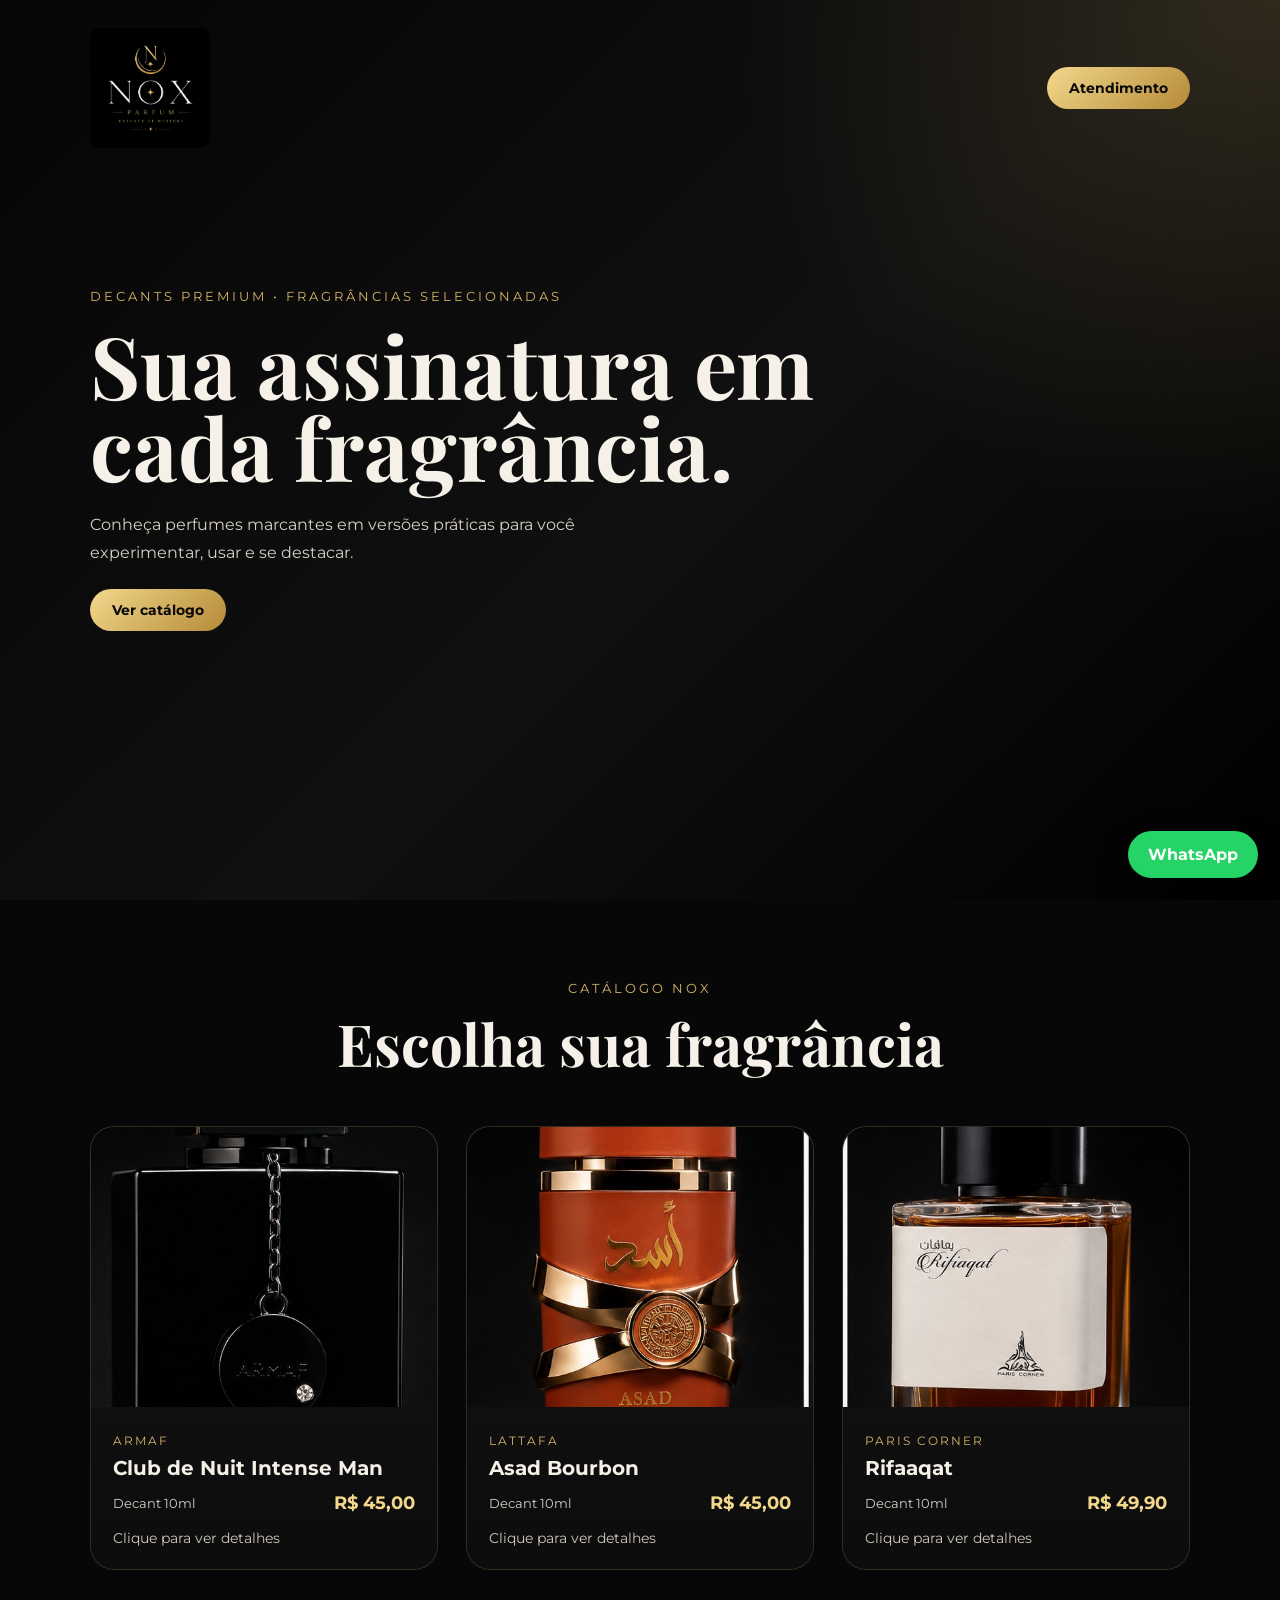
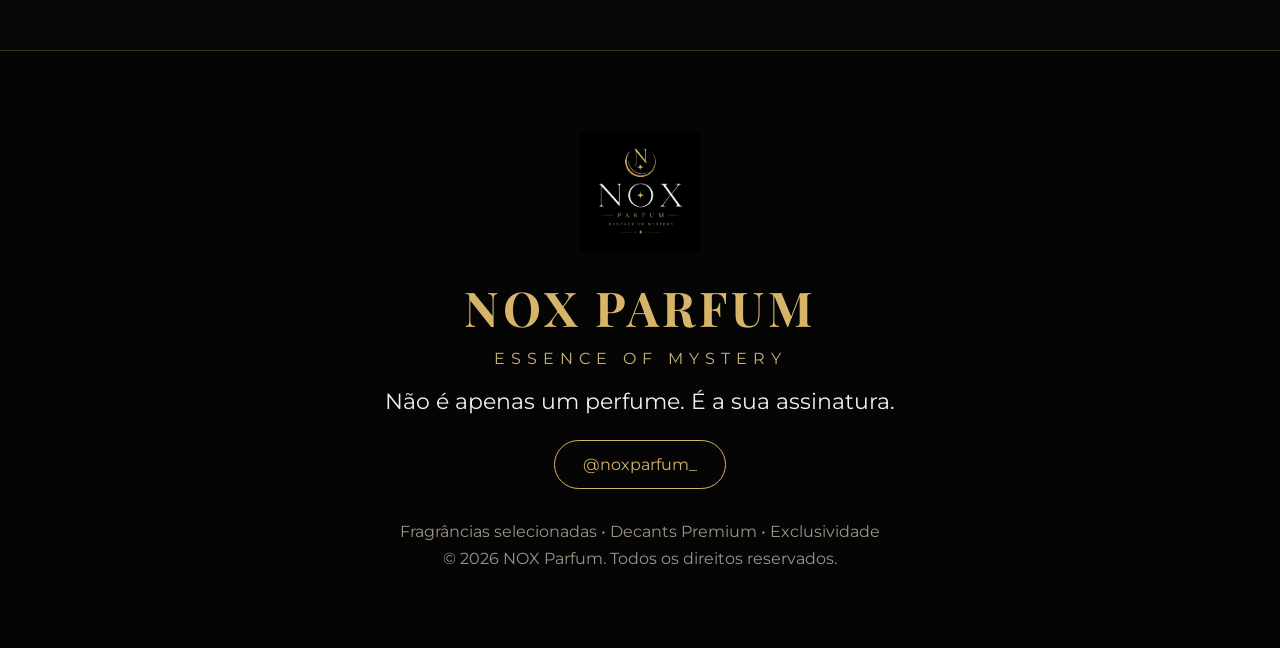
==== index.html @ 4836ae19 "Add files via upload" ====
<!DOCTYPE html>
<html lang="pt-BR">
<head>
  <meta charset="UTF-8" />
  <meta name="viewport" content="width=device-width, initial-scale=1.0" />
  <title>NOX Parfum | Catálogo</title>
  <link rel="stylesheet" href="style.css" />
  <link rel="preconnect" href="https://fonts.googleapis.com">
  <link rel="preconnect" href="https://fonts.gstatic.com" crossorigin>
  <link href="https://fonts.googleapis.com/css2?family=Playfair+Display:wght@600;700&family=Montserrat:wght@300;400;500;600;700&display=swap" rel="stylesheet">
</head>
<body>
  <header class="hero">
    <nav class="navbar">
      <div class="logo-wrap"><img src="logo-nox.png" alt="NOX Parfum" class="brand-logo"></div>
      <a class="nav-button" href="https://wa.me/5524981528704?text=Olá! Vim pelo catálogo da NOX Parfum e gostaria de atendimento." target="_blank">Atendimento</a>
    </nav>

    <section class="hero-content">
      <p class="tag">Decants premium • fragrâncias selecionadas</p>
      <h1>Sua assinatura em cada fragrância.</h1>
      <p class="subtitle">Conheça perfumes marcantes em versões práticas para você experimentar, usar e se destacar.</p>
      <a href="#catalogo" class="main-button">Ver catálogo</a>
    </section>
  </header>

  <main>
    <section id="catalogo" class="catalog-section">
      <div class="section-title">
        <p>Catálogo NOX</p>
        <h2>Escolha sua fragrância</h2>
      </div>

      <div class="grid" id="perfumeGrid"></div>
    </section>
  </main>

  <div class="modal" id="modal">
    <div class="modal-content">
      <button class="close" id="closeModal">×</button>
      <img id="modalImage" src="" alt="Perfume" />
      <div class="modal-info">
        <p class="modal-brand" id="modalBrand"></p>
        <h3 id="modalName"></h3>
        <p id="modalDescription"></p>

        <div class="info-list">
          <div><strong>Família:</strong> <span id="modalFamily"></span></div>
          <div><strong>Ocasião:</strong> <span id="modalOccasion"></span></div>
          <div><strong>Fixação:</strong> <span id="modalFixation"></span></div>
          <div><strong>Volume:</strong> <span id="modalVolume"></span></div>
        </div>

        <a class="whatsapp-button" id="whatsappButton" target="_blank">Comprar pelo WhatsApp</a>
      </div>
    </div>
  </div>

  
  <footer class="premium-footer">
    <div class="footer-inner">
      <img src="logo-nox.png" class="footer-logo" alt="NOX Parfum">
      <h2>NOX PARFUM</h2>
      <p class="footer-tag">ESSENCE OF MYSTERY</p>
      <p class="footer-quote">Não é apenas um perfume. É a sua assinatura.</p>
      <a class="footer-instagram" href="https://www.instagram.com/noxparfum_/" target="_blank">@noxparfum_</a>
      <p class="footer-copy">Fragrâncias selecionadas • Decants Premium • Exclusividade</p>
      <p class="footer-copy">© 2026 NOX Parfum. Todos os direitos reservados.</p>
    </div>
  </footer>


  <a class="float-whatsapp" href="https://wa.me/5524981528704?text=Olá! Vim pelo catálogo da NOX Parfum e gostaria de atendimento." target="_blank" aria-label="WhatsApp">WhatsApp</a>

  <script src="script.js"></script>
</body>
</html>
---- style.css ----
* {
  margin: 0;
  padding: 0;
  box-sizing: border-box;
}

html {
  scroll-behavior: smooth;
}

body {
  font-family: 'Montserrat', sans-serif;
  background: #070707;
  color: #f5f0e8;
}

.hero {
  min-height: 100vh;
  background:
    radial-gradient(circle at top right, rgba(198, 164, 91, 0.18), transparent 35%),
    linear-gradient(135deg, #050505 0%, #101010 55%, #000 100%);
  padding: 28px 7%;
}

.navbar {
  display: flex;
  justify-content: space-between;
  align-items: center;
}

.logo {
  font-family: 'Playfair Display', serif;
  font-size: 30px;
  letter-spacing: 3px;
  color: #d6b46a;
}

.logo span {
  display: block;
  font-family: 'Montserrat', sans-serif;
  font-size: 11px;
  letter-spacing: 5px;
  text-transform: uppercase;
  color: #f5f0e8;
  margin-top: -4px;
}

.nav-button,
.main-button,
.whatsapp-button {
  text-decoration: none;
  color: #080808;
  background: linear-gradient(135deg, #f3d88c, #b58a38);
  padding: 12px 22px;
  border-radius: 999px;
  font-weight: 700;
  font-size: 14px;
  transition: transform 0.25s ease, opacity 0.25s ease;
}

.nav-button:hover,
.main-button:hover,
.whatsapp-button:hover {
  transform: translateY(-2px);
  opacity: 0.9;
}

.hero-content {
  max-width: 760px;
  margin-top: 140px;
}

.tag {
  text-transform: uppercase;
  letter-spacing: 3px;
  color: #d6b46a;
  font-size: 13px;
  margin-bottom: 20px;
}

h1 {
  font-family: 'Playfair Display', serif;
  font-size: clamp(44px, 8vw, 86px);
  line-height: 0.95;
  margin-bottom: 24px;
}

.subtitle {
  color: #d7d1c5;
  max-width: 580px;
  line-height: 1.7;
  margin-bottom: 34px;
}

.catalog-section {
  padding: 80px 7%;
}

.section-title {
  text-align: center;
  margin-bottom: 44px;
}

.section-title p {
  color: #d6b46a;
  text-transform: uppercase;
  letter-spacing: 3px;
  font-size: 13px;
}

.section-title h2 {
  font-family: 'Playfair Display', serif;
  font-size: clamp(34px, 5vw, 58px);
  margin-top: 8px;
}

.grid {
  display: grid;
  grid-template-columns: repeat(auto-fit, minmax(240px, 1fr));
  gap: 28px;
}

.card {
  background: linear-gradient(180deg, #151515, #0c0c0c);
  border: 1px solid rgba(214, 180, 106, 0.18);
  border-radius: 24px;
  overflow: hidden;
  cursor: pointer;
  transition: transform 0.3s ease, border-color 0.3s ease;
}

.card:hover {
  transform: translateY(-8px);
  border-color: rgba(214, 180, 106, 0.55);
}

.card img {
  width: 100%;
  height: 280px;
  object-fit: cover;
  background: #111;
}

.card-body {
  padding: 22px;
}

.card-body p {
  color: #d6b46a;
  font-size: 12px;
  text-transform: uppercase;
  letter-spacing: 2px;
  margin-bottom: 8px;
}

.card-body h3 {
  font-size: 20px;
  margin-bottom: 12px;
}

.card-body span {
  color: #cfc8bb;
  font-size: 14px;
}

.modal {
  position: fixed;
  inset: 0;
  background: rgba(0, 0, 0, 0.78);
  display: none;
  align-items: center;
  justify-content: center;
  padding: 24px;
  z-index: 10;
}

.modal.active {
  display: flex;
}

.modal-content {
  position: relative;
  width: min(920px, 100%);
  background: #101010;
  border: 1px solid rgba(214, 180, 106, 0.35);
  border-radius: 28px;
  display: grid;
  grid-template-columns: 1fr 1.1fr;
  overflow: hidden;
}

.close {
  position: absolute;
  top: 18px;
  right: 18px;
  width: 38px;
  height: 38px;
  border: none;
  border-radius: 50%;
  background: #d6b46a;
  color: #090909;
  font-size: 26px;
  cursor: pointer;
  z-index: 2;
}

.modal-content img {
  width: 100%;
  height: 100%;
  min-height: 500px;
  object-fit: cover;
}

.modal-info {
  padding: 52px 44px;
}

.modal-brand {
  color: #d6b46a;
  text-transform: uppercase;
  letter-spacing: 3px;
  font-size: 12px;
  margin-bottom: 12px;
}

.modal-info h3 {
  font-family: 'Playfair Display', serif;
  font-size: 42px;
  margin-bottom: 18px;
}

.modal-info p {
  color: #d7d1c5;
  line-height: 1.7;
}

.info-list {
  margin: 28px 0;
  display: grid;
  gap: 12px;
  color: #d7d1c5;
}

.info-list strong {
  color: #f3d88c;
}

footer {
  text-align: center;
  padding: 26px;
  color: #938b7c;
  border-top: 1px solid rgba(214, 180, 106, 0.12);
}

@media (max-width: 760px) {
  .hero-content {
    margin-top: 100px;
  }

  .nav-button {
    display: none;
  }

  .modal-content {
    grid-template-columns: 1fr;
    max-height: 92vh;
    overflow-y: auto;
  }

  .modal-content img {
    min-height: 300px;
  }

  .modal-info {
    padding: 34px 24px;
  }
}


.logo-wrap { display:flex; align-items:center; }
.brand-logo { width: 120px; height: auto; object-fit: contain; border-radius: 10px; }
.card-meta { display:flex; align-items:center; justify-content:space-between; gap:12px; margin: 10px 0 14px; }
.card-meta span { color:#d7d1c5; font-size:13px; }
.card-meta strong { color:#f3d88c; font-size:18px; }
.float-whatsapp { position: fixed; right: 22px; bottom: 22px; z-index: 20; background:#25D366; color:#fff; text-decoration:none; font-weight:700; padding: 14px 20px; border-radius:999px; box-shadow:0 12px 30px rgba(0,0,0,.45); }
.float-whatsapp:hover { transform: translateY(-2px); }
@media (max-width: 760px){ .brand-logo{ width: 90px; } .float-whatsapp{ right:14px; bottom:14px; padding:12px 16px; } }


.premium-footer{
border-top:1px solid rgba(214,180,106,.25);
padding:80px 20px;
text-align:center;
background:#050505;
}
.footer-logo{width:120px;margin-bottom:20px}
.footer-inner h2{
font-family:'Playfair Display',serif;
font-size:48px;color:#d6b46a;letter-spacing:4px;margin-bottom:10px}
.footer-tag{letter-spacing:6px;color:#c9b27a;margin-bottom:20px}
.footer-quote{font-size:22px;max-width:700px;margin:0 auto 25px auto;color:#f5f0e8}
.footer-instagram{
display:inline-block;padding:14px 28px;border:1px solid #d6b46a;border-radius:999px;
color:#d6b46a;text-decoration:none;margin-bottom:25px}
.footer-copy{color:#9d9485;margin-top:8px}
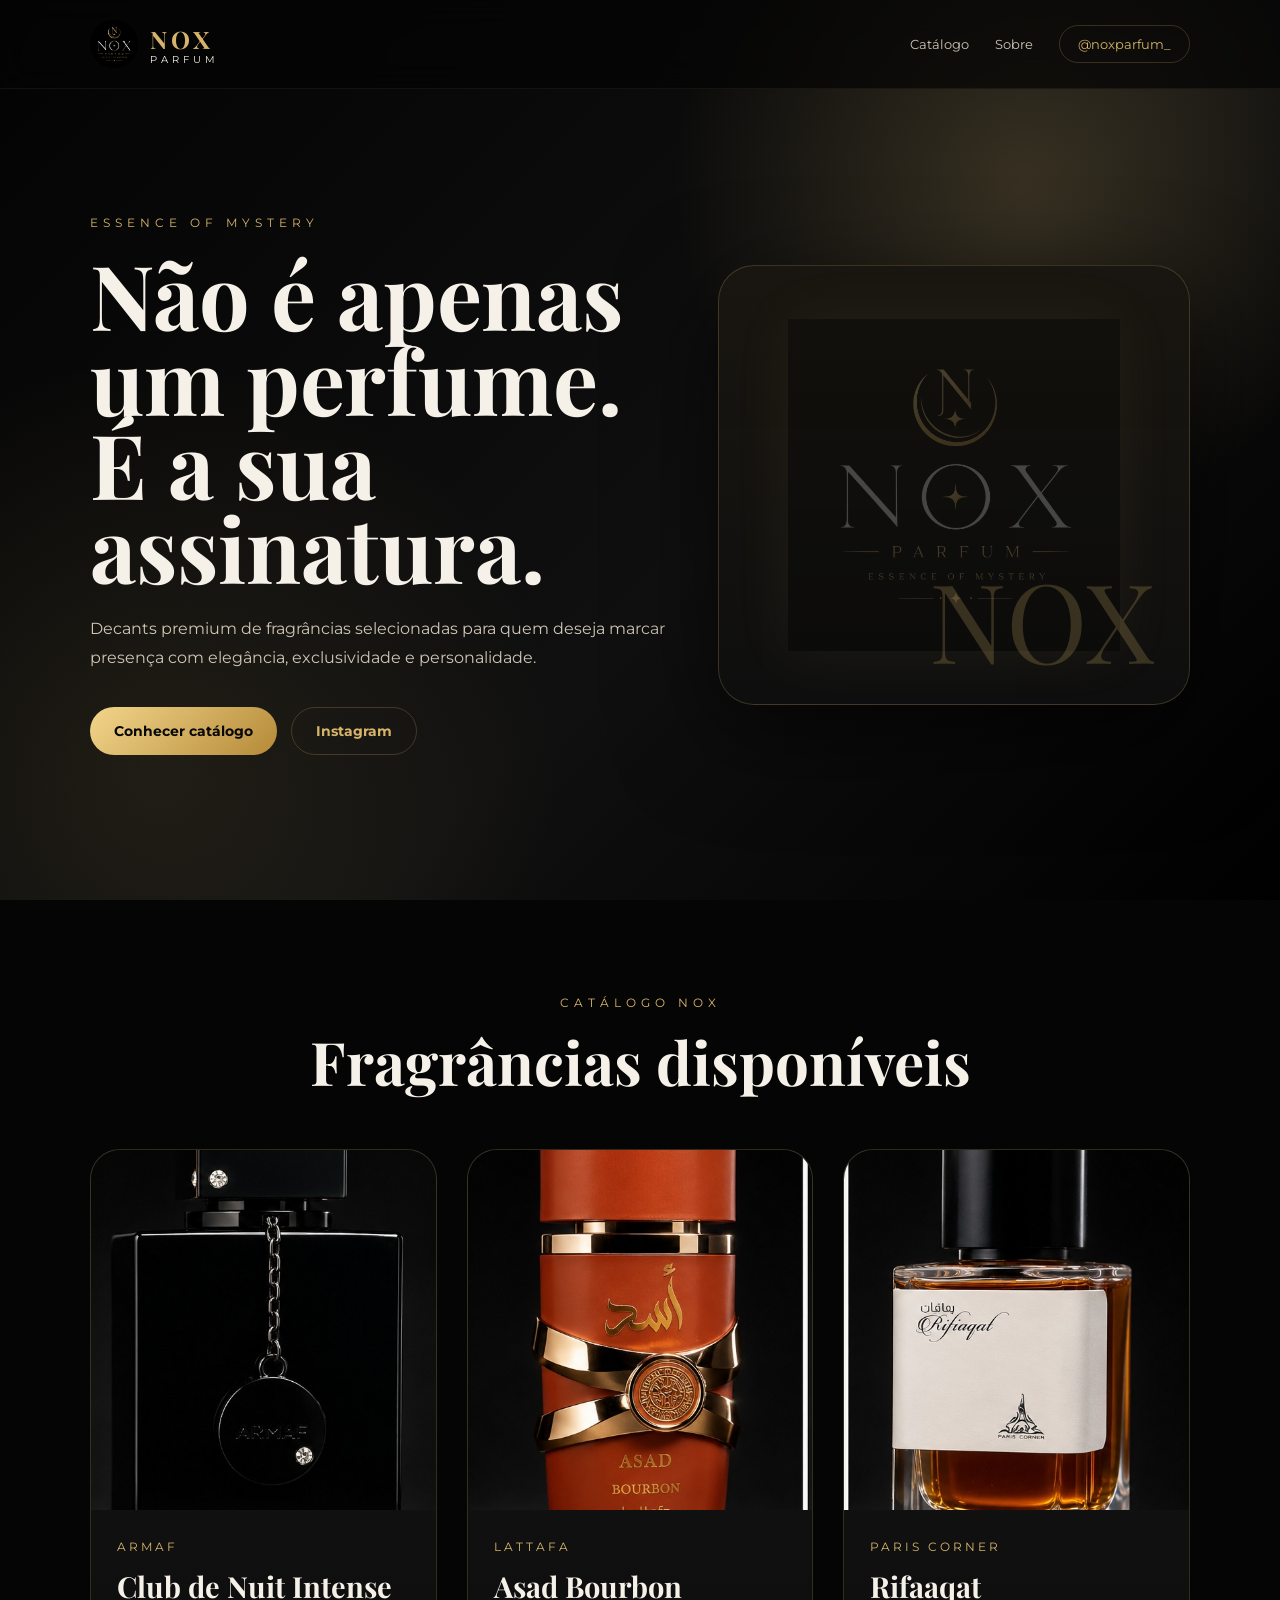
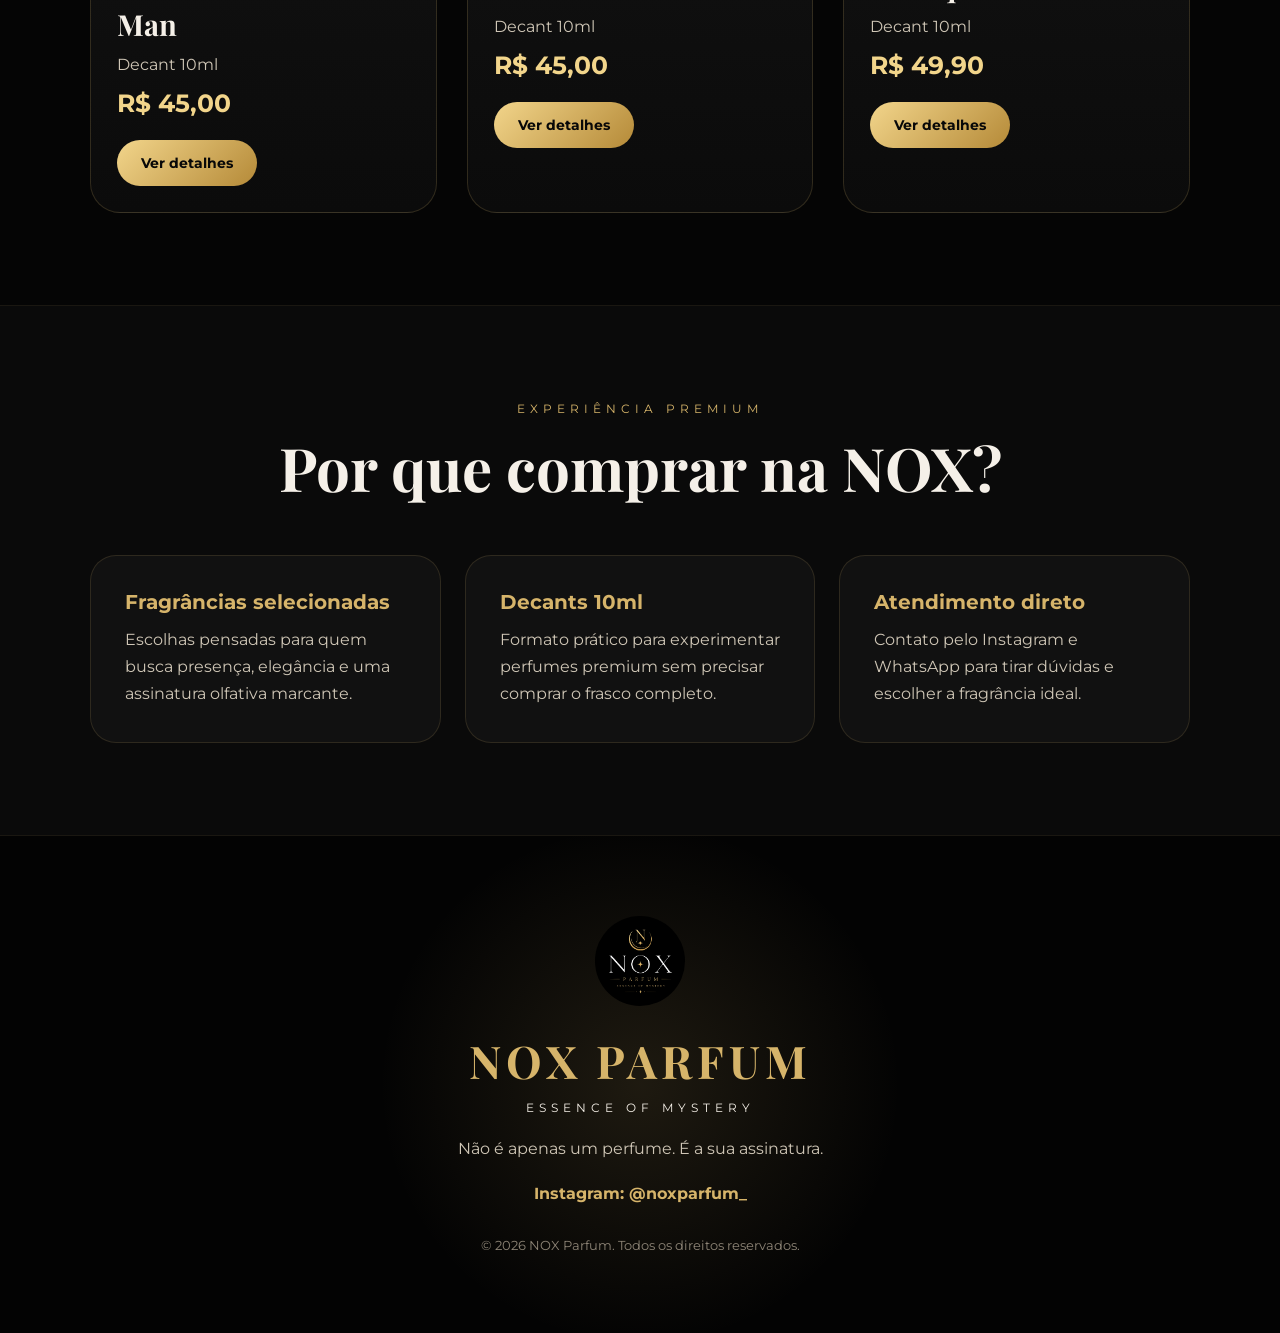
==== commit 174366d0: "Add files via upload" ====
--- a/index.html
+++ b/index.html
@@ -1,77 +1,88 @@
 <!DOCTYPE html>
 <html lang="pt-BR">
 <head>
-  <meta charset="UTF-8" />
-  <meta name="viewport" content="width=device-width, initial-scale=1.0" />
-  <title>NOX Parfum | Catálogo</title>
-  <link rel="stylesheet" href="style.css" />
+  <meta charset="UTF-8">
+  <meta name="viewport" content="width=device-width, initial-scale=1.0">
+  <title>NOX Parfum | Decants Premium</title>
+  <meta name="description" content="NOX Parfum — decants premium de fragrâncias selecionadas. Não é apenas um perfume. É a sua assinatura.">
+  <meta name="keywords" content="NOX Parfum, decants, perfumes importados, Club de Nuit, Asad Bourbon, Rifaaqat">
+  <meta property="og:title" content="NOX Parfum | Decants Premium">
+  <meta property="og:description" content="Fragrâncias selecionadas para quem deseja marcar presença.">
+  <meta property="og:type" content="website">
+  <meta property="og:url" content="https://noxparfum.com.br">
+  <meta property="og:image" content="https://noxparfum.com.br/assets/images/logo/logo-nox.png">
+  <link rel="icon" href="assets/images/logo/logo-nox.png">
   <link rel="preconnect" href="https://fonts.googleapis.com">
   <link rel="preconnect" href="https://fonts.gstatic.com" crossorigin>
-  <link href="https://fonts.googleapis.com/css2?family=Playfair+Display:wght@600;700&family=Montserrat:wght@300;400;500;600;700&display=swap" rel="stylesheet">
+  <link href="https://fonts.googleapis.com/css2?family=Playfair+Display:wght@600;700&family=Montserrat:wght@300;400;500;600;700;800&display=swap" rel="stylesheet">
+  <link rel="stylesheet" href="css/style.css">
 </head>
 <body>
-  <header class="hero">
-    <nav class="navbar">
-      <div class="logo-wrap"><img src="logo-nox.png" alt="NOX Parfum" class="brand-logo"></div>
-      <a class="nav-button" href="https://wa.me/5524981528704?text=Olá! Vim pelo catálogo da NOX Parfum e gostaria de atendimento." target="_blank">Atendimento</a>
+  <header class="header">
+    <a href="index.html" class="logo-wrap">
+      <img class="logo-img" src="assets/images/logo/logo-nox.png" alt="Logo NOX Parfum">
+      <div class="logo-text"><strong>NOX</strong><span>PARFUM</span></div>
+    </a>
+    <nav class="nav">
+      <a href="#catalogo">Catálogo</a>
+      <a href="#sobre">Sobre</a>
+      <a class="insta-btn" href="https://www.instagram.com/noxparfum_/" target="_blank">@noxparfum_</a>
     </nav>
-
-    <section class="hero-content">
-      <p class="tag">Decants premium • fragrâncias selecionadas</p>
-      <h1>Sua assinatura em cada fragrância.</h1>
-      <p class="subtitle">Conheça perfumes marcantes em versões práticas para você experimentar, usar e se destacar.</p>
-      <a href="#catalogo" class="main-button">Ver catálogo</a>
-    </section>
   </header>
 
+  <section class="hero">
+    <div>
+      <div class="hero-kicker">Essence of Mystery</div>
+      <h1>Não é apenas um perfume.<br>É a sua assinatura.</h1>
+      <p>Decants premium de fragrâncias selecionadas para quem deseja marcar presença com elegância, exclusividade e personalidade.</p>
+      <div class="actions">
+        <a class="btn btn-gold" href="#catalogo">Conhecer catálogo</a>
+        <a class="btn btn-dark" href="https://www.instagram.com/noxparfum_/" target="_blank">Instagram</a>
+      </div>
+    </div>
+    <div class="hero-visual" aria-label="Identidade visual NOX"></div>
+  </section>
+
   <main>
-    <section id="catalogo" class="catalog-section">
+    <section id="catalogo" class="section">
       <div class="section-title">
-        <p>Catálogo NOX</p>
-        <h2>Escolha sua fragrância</h2>
+        <span>Catálogo NOX</span>
+        <h2>Fragrâncias disponíveis</h2>
       </div>
+      <div class="catalog-grid" id="catalogoGrid"></div>
+    </section>
 
-      <div class="grid" id="perfumeGrid"></div>
+    <section id="sobre" class="section about">
+      <div class="section-title">
+        <span>Experiência Premium</span>
+        <h2>Por que comprar na NOX?</h2>
+      </div>
+      <div class="feature-grid">
+        <div class="feature">
+          <h3>Fragrâncias selecionadas</h3>
+          <p>Escolhas pensadas para quem busca presença, elegância e uma assinatura olfativa marcante.</p>
+        </div>
+        <div class="feature">
+          <h3>Decants 10ml</h3>
+          <p>Formato prático para experimentar perfumes premium sem precisar comprar o frasco completo.</p>
+        </div>
+        <div class="feature">
+          <h3>Atendimento direto</h3>
+          <p>Contato pelo Instagram e WhatsApp para tirar dúvidas e escolher a fragrância ideal.</p>
+        </div>
+      </div>
     </section>
   </main>
 
-  <div class="modal" id="modal">
-    <div class="modal-content">
-      <button class="close" id="closeModal">×</button>
-      <img id="modalImage" src="" alt="Perfume" />
-      <div class="modal-info">
-        <p class="modal-brand" id="modalBrand"></p>
-        <h3 id="modalName"></h3>
-        <p id="modalDescription"></p>
-
-        <div class="info-list">
-          <div><strong>Família:</strong> <span id="modalFamily"></span></div>
-          <div><strong>Ocasião:</strong> <span id="modalOccasion"></span></div>
-          <div><strong>Fixação:</strong> <span id="modalFixation"></span></div>
-          <div><strong>Volume:</strong> <span id="modalVolume"></span></div>
-        </div>
-
-        <a class="whatsapp-button" id="whatsappButton" target="_blank">Comprar pelo WhatsApp</a>
-      </div>
-    </div>
-  </div>
-
-  
-  <footer class="premium-footer">
-    <div class="footer-inner">
-      <img src="logo-nox.png" class="footer-logo" alt="NOX Parfum">
-      <h2>NOX PARFUM</h2>
-      <p class="footer-tag">ESSENCE OF MYSTERY</p>
-      <p class="footer-quote">Não é apenas um perfume. É a sua assinatura.</p>
-      <a class="footer-instagram" href="https://www.instagram.com/noxparfum_/" target="_blank">@noxparfum_</a>
-      <p class="footer-copy">Fragrâncias selecionadas • Decants Premium • Exclusividade</p>
-      <p class="footer-copy">© 2026 NOX Parfum. Todos os direitos reservados.</p>
-    </div>
+  <footer class="footer">
+    <img class="footer-logo" src="assets/images/logo/logo-nox.png" alt="Logo NOX">
+    <h2>NOX PARFUM</h2>
+    <div class="mystery">ESSENCE OF MYSTERY</div>
+    <p>Não é apenas um perfume. É a sua assinatura.</p>
+    <a href="https://www.instagram.com/noxparfum_/" target="_blank">Instagram: @noxparfum_</a>
+    <small>© 2026 NOX Parfum. Todos os direitos reservados.</small>
   </footer>
 
-
-  <a class="float-whatsapp" href="https://wa.me/5524981528704?text=Olá! Vim pelo catálogo da NOX Parfum e gostaria de atendimento." target="_blank" aria-label="WhatsApp">WhatsApp</a>
-
-  <script src="script.js"></script>
+  <script src="js/main.js"></script>
 </body>
-</html>
+</html>
--- a/css/style.css
+++ b/css/style.css
@@ -0,0 +1,316 @@
+
+:root{
+  --black:#050505;
+  --black-2:#0d0d0d;
+  --card:#121212;
+  --gold:#d6b46a;
+  --gold-2:#f2d58b;
+  --text:#f5f0e8;
+  --muted:#cfc6b6;
+  --line:rgba(214,180,106,.22);
+}
+*{margin:0;padding:0;box-sizing:border-box}
+html{scroll-behavior:smooth}
+body{
+  font-family:'Montserrat',Arial,sans-serif;
+  background:var(--black);
+  color:var(--text);
+  min-height:100vh;
+}
+a{text-decoration:none;color:inherit}
+img{max-width:100%;display:block}
+.header{
+  position:fixed;
+  top:0;left:0;right:0;
+  z-index:50;
+  display:flex;
+  justify-content:space-between;
+  align-items:center;
+  padding:20px 7%;
+  background:rgba(5,5,5,.72);
+  backdrop-filter: blur(16px);
+  border-bottom:1px solid rgba(214,180,106,.08);
+}
+.logo-wrap{display:flex;align-items:center;gap:12px}
+.logo-img{width:48px;height:48px;object-fit:contain;border-radius:50%}
+.logo-text strong{
+  display:block;
+  font-family:'Playfair Display',serif;
+  color:var(--gold);
+  letter-spacing:4px;
+  font-size:24px;
+}
+.logo-text span{
+  display:block;
+  font-size:10px;
+  letter-spacing:4px;
+  color:var(--text);
+  margin-top:-2px;
+}
+.nav{display:flex;gap:26px;align-items:center}
+.nav a{font-size:13px;color:var(--muted);transition:.25s}
+.nav a:hover{color:var(--gold)}
+.nav .insta-btn{
+  border:1px solid var(--line);
+  color:var(--gold);
+  padding:10px 18px;
+  border-radius:999px;
+}
+.hero{
+  min-height:100vh;
+  padding:150px 7% 80px;
+  display:grid;
+  grid-template-columns:1.1fr .9fr;
+  align-items:center;
+  gap:50px;
+  background:
+    radial-gradient(circle at 80% 20%, rgba(214,180,106,.2), transparent 28%),
+    radial-gradient(circle at 12% 85%, rgba(214,180,106,.10), transparent 30%),
+    linear-gradient(135deg,#030303,#101010 58%,#000);
+  overflow:hidden;
+}
+.hero-kicker{
+  color:var(--gold);
+  letter-spacing:5px;
+  font-size:12px;
+  text-transform:uppercase;
+  margin-bottom:22px;
+}
+.hero h1{
+  font-family:'Playfair Display',serif;
+  font-size:clamp(44px,7vw,92px);
+  line-height:.94;
+  margin-bottom:26px;
+}
+.hero p{
+  color:var(--muted);
+  max-width:620px;
+  line-height:1.8;
+  margin-bottom:34px;
+}
+.actions{display:flex;gap:14px;flex-wrap:wrap}
+.btn{
+  display:inline-flex;
+  align-items:center;
+  justify-content:center;
+  padding:14px 24px;
+  border-radius:999px;
+  font-weight:700;
+  font-size:14px;
+  transition:.28s;
+}
+.btn-gold{
+  background:linear-gradient(135deg,var(--gold-2),#b58a38);
+  color:#080808;
+}
+.btn-dark{
+  border:1px solid var(--line);
+  color:var(--gold);
+}
+.btn:hover{transform:translateY(-3px);opacity:.92}
+.hero-visual{
+  position:relative;
+  min-height:440px;
+  border-radius:36px;
+  border:1px solid var(--line);
+  background:
+    linear-gradient(180deg,rgba(214,180,106,.08),rgba(255,255,255,.02)),
+    #090909;
+  box-shadow:0 30px 100px rgba(0,0,0,.6);
+  overflow:hidden;
+}
+.hero-visual::before{
+  content:"";
+  position:absolute;
+  inset:12%;
+  background:url('../assets/images/logo/logo-nox.png') center/contain no-repeat;
+  opacity:.22;
+  filter:drop-shadow(0 0 30px rgba(214,180,106,.35));
+}
+.hero-visual::after{
+  content:"NOX";
+  position:absolute;
+  bottom:30px;
+  right:34px;
+  font-family:'Playfair Display',serif;
+  color:rgba(214,180,106,.22);
+  font-size:110px;
+  line-height:1;
+}
+.section{padding:92px 7%}
+.section-title{text-align:center;margin-bottom:48px}
+.section-title span{
+  color:var(--gold);
+  letter-spacing:5px;
+  text-transform:uppercase;
+  font-size:12px;
+}
+.section-title h2{
+  font-family:'Playfair Display',serif;
+  font-size:clamp(34px,5vw,60px);
+  margin-top:10px;
+}
+.catalog-grid{
+  display:grid;
+  grid-template-columns:repeat(3,1fr);
+  gap:30px;
+}
+.card{
+  background:linear-gradient(180deg,#171717,#0b0b0b);
+  border:1px solid rgba(214,180,106,.18);
+  border-radius:30px;
+  overflow:hidden;
+  transition:.35s;
+}
+.card:hover{
+  transform:translateY(-10px);
+  border-color:rgba(214,180,106,.62);
+  box-shadow:0 24px 70px rgba(0,0,0,.55);
+}
+.card-img{
+  height:360px;
+  overflow:hidden;
+  background:#111;
+}
+.card-img img{width:100%;height:100%;object-fit:cover;transition:.5s}
+.card:hover .card-img img{transform:scale(1.05)}
+.card-body{padding:26px}
+.card-brand{
+  color:var(--gold);
+  letter-spacing:3px;
+  text-transform:uppercase;
+  font-size:12px;
+}
+.card h3{
+  font-family:'Playfair Display',serif;
+  font-size:29px;
+  margin:12px 0;
+}
+.card p{color:var(--muted);margin-bottom:14px}
+.price{
+  display:block;
+  color:var(--gold-2);
+  font-size:25px;
+  font-weight:700;
+  margin-bottom:22px;
+}
+.about{
+  background:#0a0a0a;
+  border-top:1px solid rgba(214,180,106,.08);
+  border-bottom:1px solid rgba(214,180,106,.08);
+}
+.feature-grid{
+  display:grid;
+  grid-template-columns:repeat(3,1fr);
+  gap:24px;
+}
+.feature{
+  padding:34px;
+  background:#111;
+  border:1px solid rgba(214,180,106,.15);
+  border-radius:26px;
+}
+.feature h3{color:var(--gold);margin-bottom:12px;font-size:20px}
+.feature p{color:var(--muted);line-height:1.7}
+.footer{
+  padding:80px 7%;
+  text-align:center;
+  background:
+    radial-gradient(circle at center, rgba(214,180,106,.13), transparent 38%),
+    #030303;
+}
+.footer-logo{width:90px;margin:0 auto 24px;border-radius:50%}
+.footer h2{
+  font-family:'Playfair Display',serif;
+  color:var(--gold);
+  font-size:45px;
+  letter-spacing:5px;
+}
+.footer .mystery{letter-spacing:5px;font-size:12px;margin:10px 0 24px;color:var(--text)}
+.footer p{color:var(--muted);margin-bottom:26px}
+.footer a{color:var(--gold);font-weight:700}
+.footer small{display:block;color:#8e8577;margin-top:34px}
+.product-page{
+  padding:150px 7% 90px;
+  display:grid;
+  grid-template-columns:.95fr 1.05fr;
+  gap:52px;
+  min-height:100vh;
+  background:linear-gradient(135deg,#040404,#101010,#000);
+}
+.product-gallery{
+  border:1px solid var(--line);
+  border-radius:34px;
+  overflow:hidden;
+  background:#111;
+  min-height:620px;
+}
+.product-gallery img{width:100%;height:100%;object-fit:cover}
+.product-content .brand-line{
+  color:var(--gold);
+  letter-spacing:5px;
+  font-size:12px;
+  text-transform:uppercase;
+  margin-bottom:16px;
+}
+.product-content h1{
+  font-family:'Playfair Display',serif;
+  font-size:clamp(42px,6vw,76px);
+  line-height:.98;
+  margin-bottom:22px;
+}
+.product-desc{
+  color:var(--muted);
+  line-height:1.8;
+  margin-bottom:26px;
+}
+.product-price{
+  color:var(--gold-2);
+  font-size:34px;
+  font-weight:800;
+  margin-bottom:8px;
+}
+.volume{color:var(--muted);margin-bottom:30px}
+.specs{
+  display:grid;
+  grid-template-columns:repeat(2,1fr);
+  gap:14px;
+  margin:30px 0;
+}
+.spec{
+  padding:18px;
+  border-radius:18px;
+  background:#111;
+  border:1px solid rgba(214,180,106,.14);
+}
+.spec strong{display:block;color:var(--gold);font-size:13px;margin-bottom:6px}
+.spec span{color:var(--muted)}
+.notes{
+  margin:28px 0;
+  display:grid;
+  gap:14px;
+}
+.note-row{
+  padding:18px;
+  border-left:2px solid var(--gold);
+  background:rgba(255,255,255,.03);
+}
+.note-row strong{color:var(--gold);display:block;margin-bottom:6px}
+.note-row span{color:var(--muted)}
+.back-link{display:inline-block;margin-top:24px;color:var(--gold)}
+@media(max-width:920px){
+  .nav a:not(.insta-btn){display:none}
+  .hero,.product-page{grid-template-columns:1fr}
+  .hero-visual{min-height:320px}
+  .catalog-grid,.feature-grid{grid-template-columns:1fr}
+  .card-img{height:320px}
+  .product-gallery{min-height:420px}
+  .specs{grid-template-columns:1fr}
+}
+@media(max-width:520px){
+  .header{padding:16px 5%}
+  .hero,.section,.product-page,.footer{padding-left:5%;padding-right:5%}
+  .hero{padding-top:130px}
+  .insta-btn{display:none}
+  .footer h2{font-size:34px}
+}
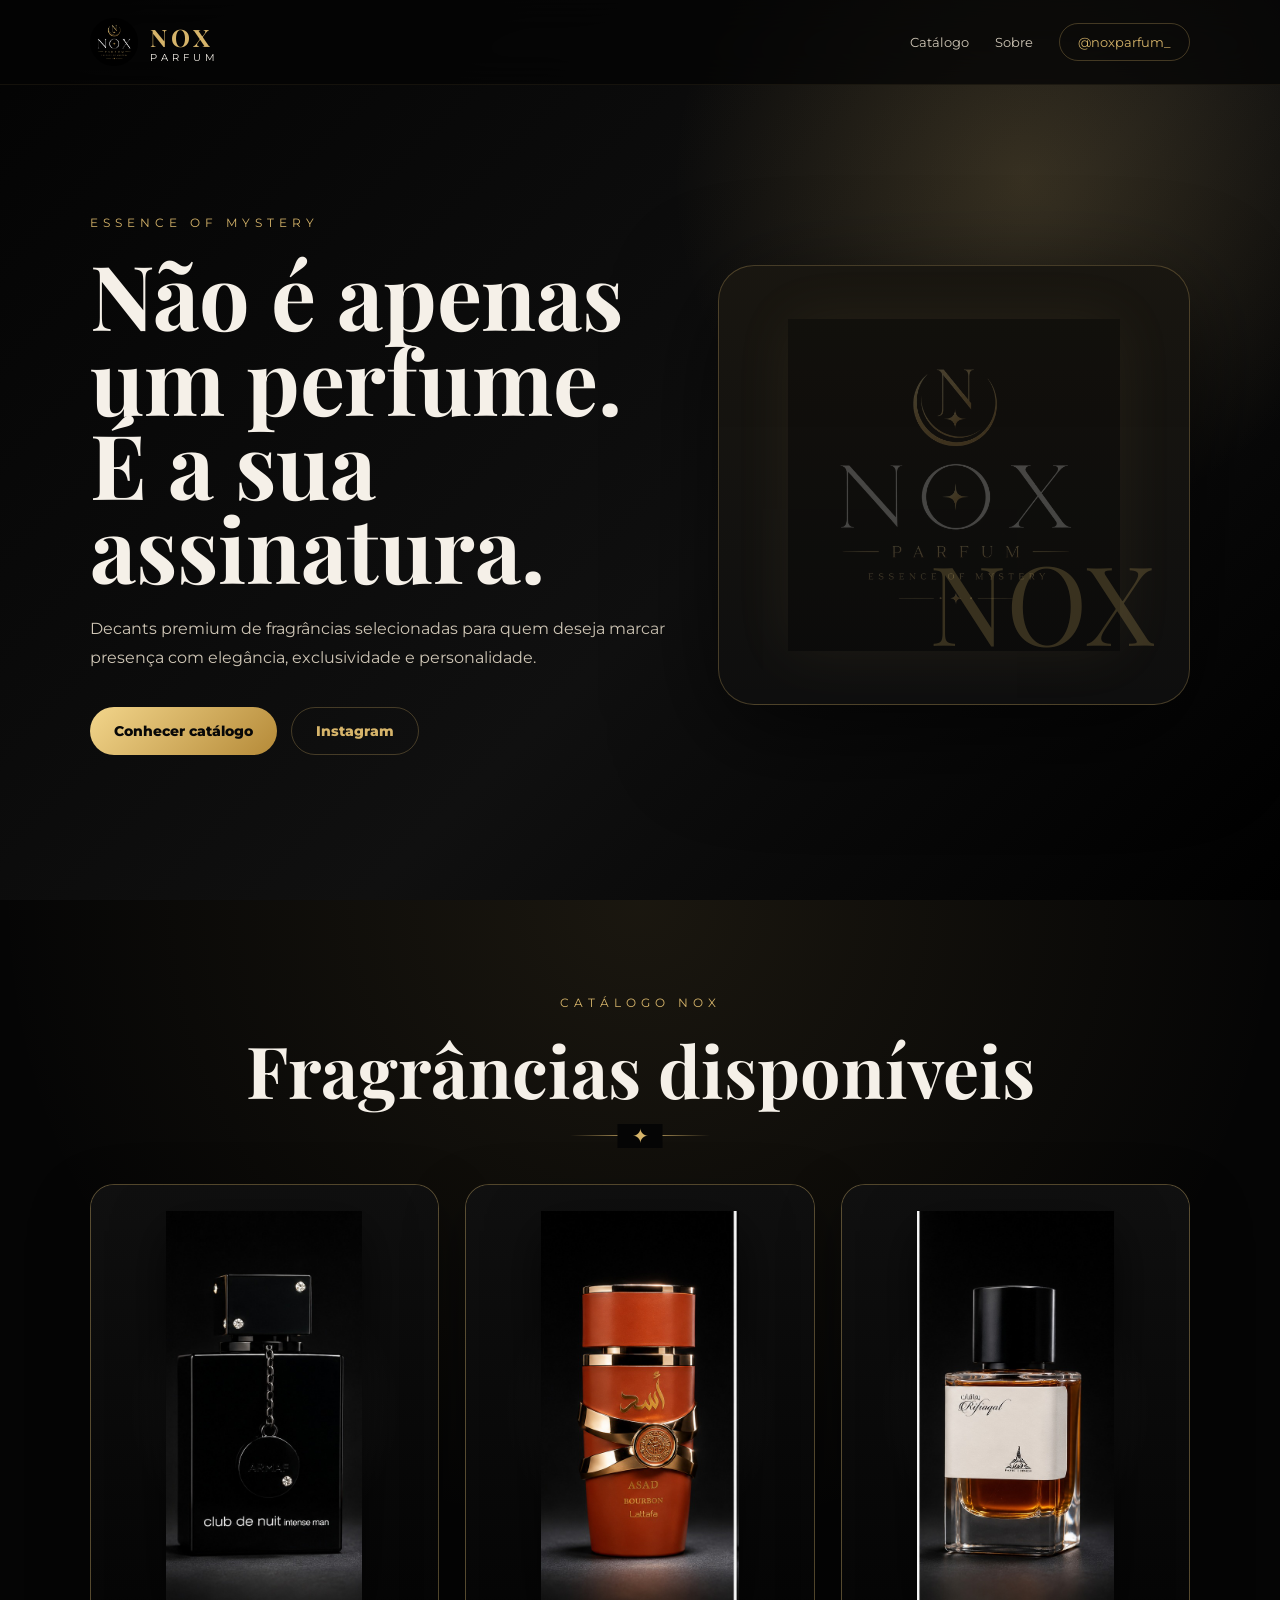
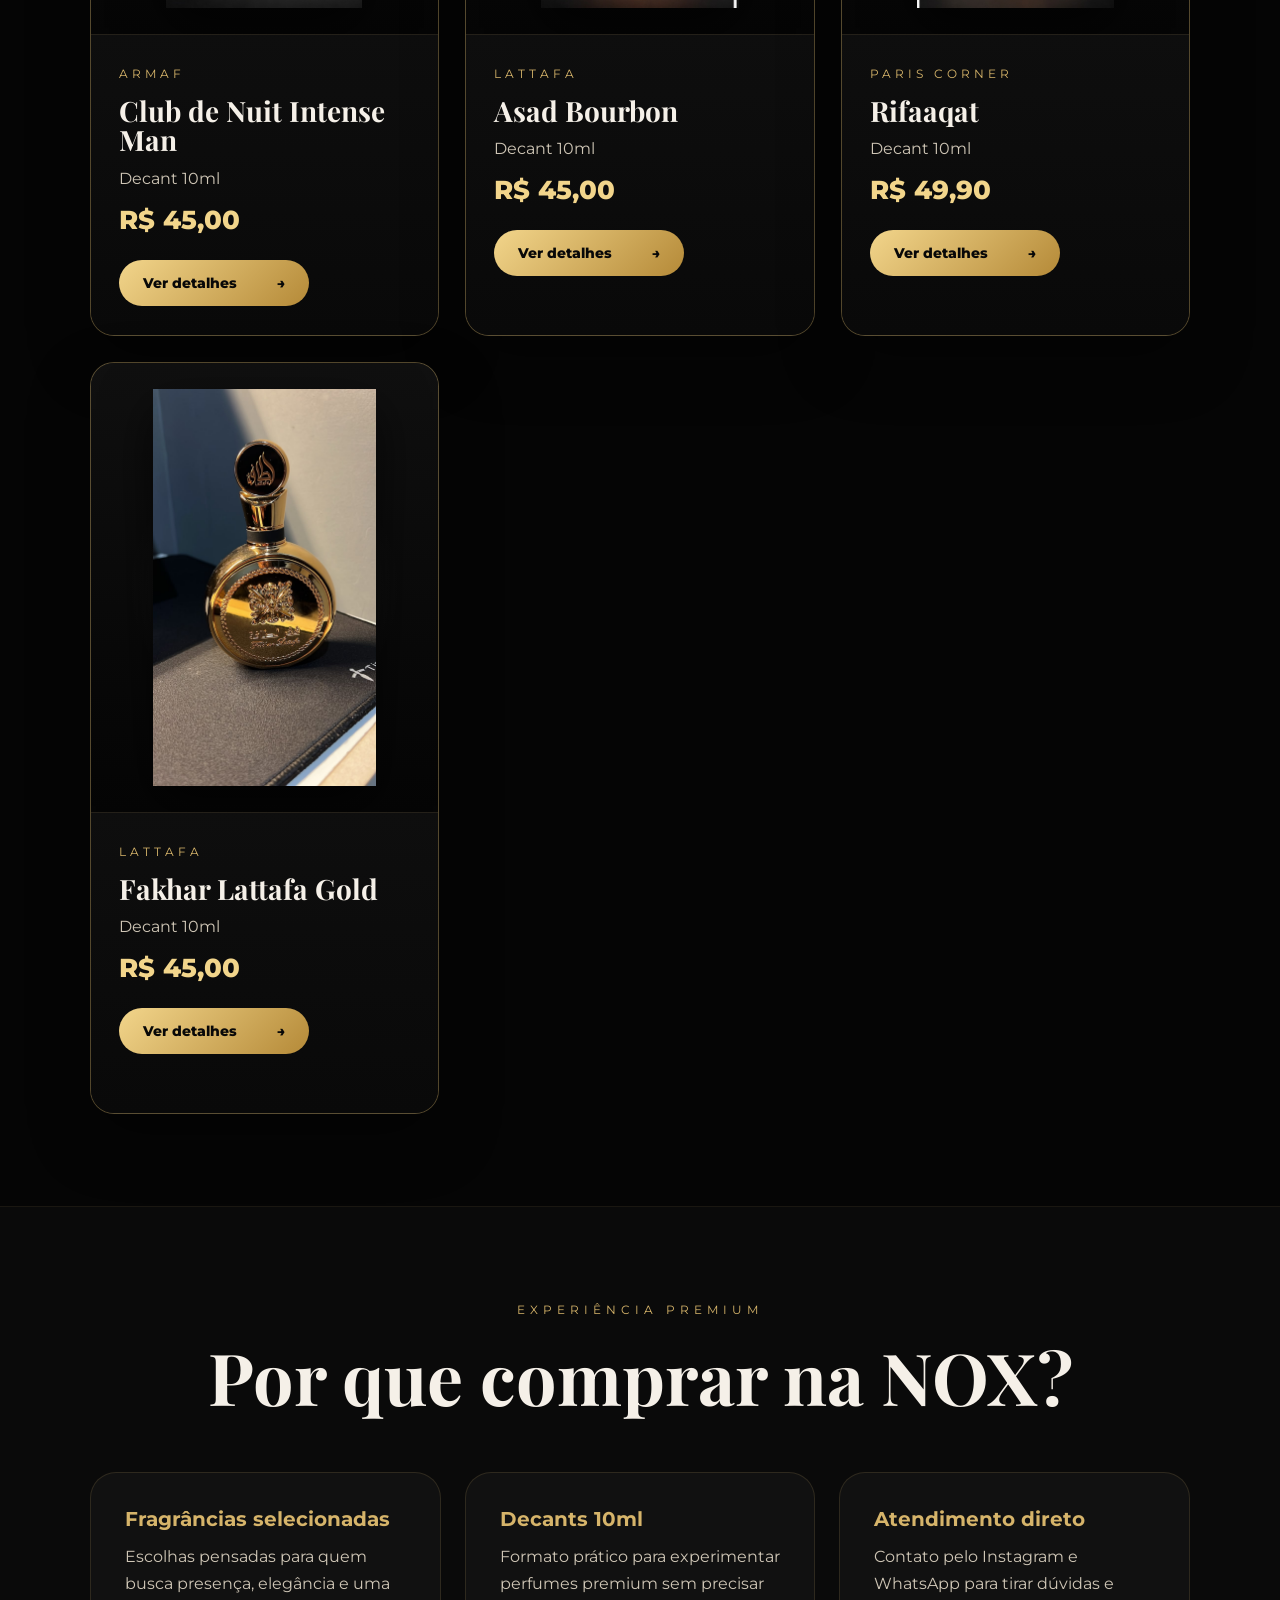
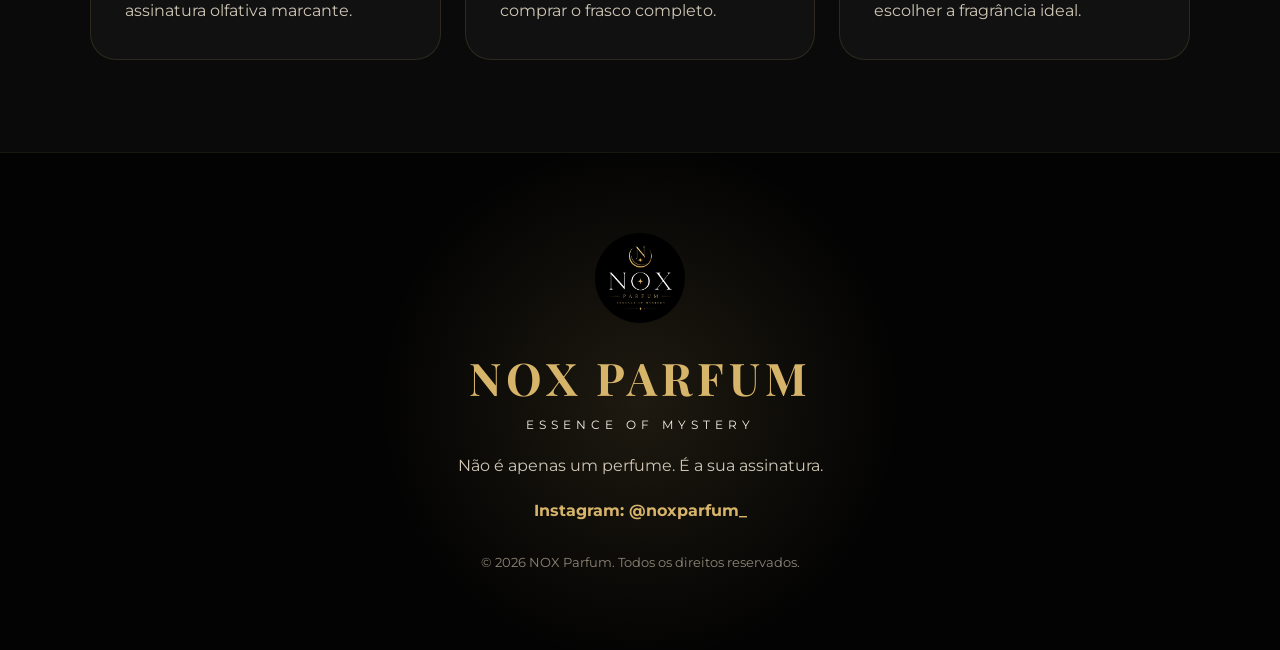
==== commit f42d7647: "Add files via upload" ====
--- a/index.html
+++ b/index.html
@@ -1,88 +1,30 @@
 <!DOCTYPE html>
 <html lang="pt-BR">
 <head>
-  <meta charset="UTF-8">
-  <meta name="viewport" content="width=device-width, initial-scale=1.0">
+  <meta charset="UTF-8"><meta name="viewport" content="width=device-width, initial-scale=1.0">
   <title>NOX Parfum | Decants Premium</title>
   <meta name="description" content="NOX Parfum — decants premium de fragrâncias selecionadas. Não é apenas um perfume. É a sua assinatura.">
-  <meta name="keywords" content="NOX Parfum, decants, perfumes importados, Club de Nuit, Asad Bourbon, Rifaaqat">
-  <meta property="og:title" content="NOX Parfum | Decants Premium">
-  <meta property="og:description" content="Fragrâncias selecionadas para quem deseja marcar presença.">
-  <meta property="og:type" content="website">
-  <meta property="og:url" content="https://noxparfum.com.br">
-  <meta property="og:image" content="https://noxparfum.com.br/assets/images/logo/logo-nox.png">
+  <meta name="keywords" content="NOX Parfum, decants, perfumes importados, Club de Nuit, Asad Bourbon, Rifaaqat, Fakhar Gold">
+  <meta property="og:title" content="NOX Parfum | Decants Premium"><meta property="og:description" content="Fragrâncias selecionadas para quem deseja marcar presença.">
+  <meta property="og:type" content="website"><meta property="og:url" content="https://noxparfum.com.br"><meta property="og:image" content="https://noxparfum.com.br/assets/images/logo/logo-nox.png">
   <link rel="icon" href="assets/images/logo/logo-nox.png">
-  <link rel="preconnect" href="https://fonts.googleapis.com">
-  <link rel="preconnect" href="https://fonts.gstatic.com" crossorigin>
+  <link rel="preconnect" href="https://fonts.googleapis.com"><link rel="preconnect" href="https://fonts.gstatic.com" crossorigin>
   <link href="https://fonts.googleapis.com/css2?family=Playfair+Display:wght@600;700&family=Montserrat:wght@300;400;500;600;700;800&display=swap" rel="stylesheet">
   <link rel="stylesheet" href="css/style.css">
 </head>
 <body>
-  <header class="header">
-    <a href="index.html" class="logo-wrap">
-      <img class="logo-img" src="assets/images/logo/logo-nox.png" alt="Logo NOX Parfum">
-      <div class="logo-text"><strong>NOX</strong><span>PARFUM</span></div>
-    </a>
-    <nav class="nav">
-      <a href="#catalogo">Catálogo</a>
-      <a href="#sobre">Sobre</a>
-      <a class="insta-btn" href="https://www.instagram.com/noxparfum_/" target="_blank">@noxparfum_</a>
-    </nav>
-  </header>
-
-  <section class="hero">
-    <div>
-      <div class="hero-kicker">Essence of Mystery</div>
-      <h1>Não é apenas um perfume.<br>É a sua assinatura.</h1>
-      <p>Decants premium de fragrâncias selecionadas para quem deseja marcar presença com elegância, exclusividade e personalidade.</p>
-      <div class="actions">
-        <a class="btn btn-gold" href="#catalogo">Conhecer catálogo</a>
-        <a class="btn btn-dark" href="https://www.instagram.com/noxparfum_/" target="_blank">Instagram</a>
-      </div>
-    </div>
-    <div class="hero-visual" aria-label="Identidade visual NOX"></div>
-  </section>
-
-  <main>
-    <section id="catalogo" class="section">
-      <div class="section-title">
-        <span>Catálogo NOX</span>
-        <h2>Fragrâncias disponíveis</h2>
-      </div>
-      <div class="catalog-grid" id="catalogoGrid"></div>
-    </section>
-
-    <section id="sobre" class="section about">
-      <div class="section-title">
-        <span>Experiência Premium</span>
-        <h2>Por que comprar na NOX?</h2>
-      </div>
-      <div class="feature-grid">
-        <div class="feature">
-          <h3>Fragrâncias selecionadas</h3>
-          <p>Escolhas pensadas para quem busca presença, elegância e uma assinatura olfativa marcante.</p>
-        </div>
-        <div class="feature">
-          <h3>Decants 10ml</h3>
-          <p>Formato prático para experimentar perfumes premium sem precisar comprar o frasco completo.</p>
-        </div>
-        <div class="feature">
-          <h3>Atendimento direto</h3>
-          <p>Contato pelo Instagram e WhatsApp para tirar dúvidas e escolher a fragrância ideal.</p>
-        </div>
-      </div>
-    </section>
-  </main>
-
-  <footer class="footer">
-    <img class="footer-logo" src="assets/images/logo/logo-nox.png" alt="Logo NOX">
-    <h2>NOX PARFUM</h2>
-    <div class="mystery">ESSENCE OF MYSTERY</div>
-    <p>Não é apenas um perfume. É a sua assinatura.</p>
-    <a href="https://www.instagram.com/noxparfum_/" target="_blank">Instagram: @noxparfum_</a>
-    <small>© 2026 NOX Parfum. Todos os direitos reservados.</small>
-  </footer>
-
-  <script src="js/main.js"></script>
-</body>
-</html>+<header class="header">
+  <a href="index.html" class="logo-wrap"><img class="logo-img" src="assets/images/logo/logo-nox.png" alt="Logo NOX Parfum"><div class="logo-text"><strong>NOX</strong><span>PARFUM</span></div></a>
+  <nav class="nav"><a href="#catalogo">Catálogo</a><a href="#sobre">Sobre</a><a class="insta-btn" href="https://www.instagram.com/noxparfum_/" target="_blank">@noxparfum_</a></nav>
+</header>
+<section class="hero">
+  <div><div class="hero-kicker">Essence of Mystery</div><h1>Não é apenas um perfume.<br>É a sua assinatura.</h1><p>Decants premium de fragrâncias selecionadas para quem deseja marcar presença com elegância, exclusividade e personalidade.</p><div class="actions"><a class="btn btn-gold" href="#catalogo">Conhecer catálogo</a><a class="btn btn-dark" href="https://www.instagram.com/noxparfum_/" target="_blank">Instagram</a></div></div>
+  <div class="hero-visual" aria-label="Identidade visual NOX"></div>
+</section>
+<main>
+<section id="catalogo" class="section catalog-section"><div class="section-title"><span>Catálogo NOX</span><h2>Fragrâncias disponíveis</h2><div class="title-ornament"></div></div><div class="catalog-grid" id="catalogoGrid"></div></section>
+<section id="sobre" class="section about"><div class="section-title"><span>Experiência Premium</span><h2>Por que comprar na NOX?</h2></div><div class="feature-grid"><div class="feature"><h3>Fragrâncias selecionadas</h3><p>Escolhas pensadas para quem busca presença, elegância e uma assinatura olfativa marcante.</p></div><div class="feature"><h3>Decants 10ml</h3><p>Formato prático para experimentar perfumes premium sem precisar comprar o frasco completo.</p></div><div class="feature"><h3>Atendimento direto</h3><p>Contato pelo Instagram e WhatsApp para tirar dúvidas e escolher a fragrância ideal.</p></div></div></section>
+</main>
+<footer class="footer"><img class="footer-logo" src="assets/images/logo/logo-nox.png" alt="Logo NOX"><h2>NOX PARFUM</h2><div class="mystery">ESSENCE OF MYSTERY</div><p>Não é apenas um perfume. É a sua assinatura.</p><a href="https://www.instagram.com/noxparfum_/" target="_blank">Instagram: @noxparfum_</a><small>© 2026 NOX Parfum. Todos os direitos reservados.</small></footer>
+<script src="js/main.js"></script>
+</body></html>
--- a/css/style.css
+++ b/css/style.css
@@ -1,316 +1,17 @@
 
-:root{
-  --black:#050505;
-  --black-2:#0d0d0d;
-  --card:#121212;
-  --gold:#d6b46a;
-  --gold-2:#f2d58b;
-  --text:#f5f0e8;
-  --muted:#cfc6b6;
-  --line:rgba(214,180,106,.22);
-}
-*{margin:0;padding:0;box-sizing:border-box}
-html{scroll-behavior:smooth}
-body{
-  font-family:'Montserrat',Arial,sans-serif;
-  background:var(--black);
-  color:var(--text);
-  min-height:100vh;
-}
-a{text-decoration:none;color:inherit}
-img{max-width:100%;display:block}
-.header{
-  position:fixed;
-  top:0;left:0;right:0;
-  z-index:50;
-  display:flex;
-  justify-content:space-between;
-  align-items:center;
-  padding:20px 7%;
-  background:rgba(5,5,5,.72);
-  backdrop-filter: blur(16px);
-  border-bottom:1px solid rgba(214,180,106,.08);
-}
-.logo-wrap{display:flex;align-items:center;gap:12px}
-.logo-img{width:48px;height:48px;object-fit:contain;border-radius:50%}
-.logo-text strong{
-  display:block;
-  font-family:'Playfair Display',serif;
-  color:var(--gold);
-  letter-spacing:4px;
-  font-size:24px;
-}
-.logo-text span{
-  display:block;
-  font-size:10px;
-  letter-spacing:4px;
-  color:var(--text);
-  margin-top:-2px;
-}
-.nav{display:flex;gap:26px;align-items:center}
-.nav a{font-size:13px;color:var(--muted);transition:.25s}
-.nav a:hover{color:var(--gold)}
-.nav .insta-btn{
-  border:1px solid var(--line);
-  color:var(--gold);
-  padding:10px 18px;
-  border-radius:999px;
-}
-.hero{
-  min-height:100vh;
-  padding:150px 7% 80px;
-  display:grid;
-  grid-template-columns:1.1fr .9fr;
-  align-items:center;
-  gap:50px;
-  background:
-    radial-gradient(circle at 80% 20%, rgba(214,180,106,.2), transparent 28%),
-    radial-gradient(circle at 12% 85%, rgba(214,180,106,.10), transparent 30%),
-    linear-gradient(135deg,#030303,#101010 58%,#000);
-  overflow:hidden;
-}
-.hero-kicker{
-  color:var(--gold);
-  letter-spacing:5px;
-  font-size:12px;
-  text-transform:uppercase;
-  margin-bottom:22px;
-}
-.hero h1{
-  font-family:'Playfair Display',serif;
-  font-size:clamp(44px,7vw,92px);
-  line-height:.94;
-  margin-bottom:26px;
-}
-.hero p{
-  color:var(--muted);
-  max-width:620px;
-  line-height:1.8;
-  margin-bottom:34px;
-}
-.actions{display:flex;gap:14px;flex-wrap:wrap}
-.btn{
-  display:inline-flex;
-  align-items:center;
-  justify-content:center;
-  padding:14px 24px;
-  border-radius:999px;
-  font-weight:700;
-  font-size:14px;
-  transition:.28s;
-}
-.btn-gold{
-  background:linear-gradient(135deg,var(--gold-2),#b58a38);
-  color:#080808;
-}
-.btn-dark{
-  border:1px solid var(--line);
-  color:var(--gold);
-}
-.btn:hover{transform:translateY(-3px);opacity:.92}
-.hero-visual{
-  position:relative;
-  min-height:440px;
-  border-radius:36px;
-  border:1px solid var(--line);
-  background:
-    linear-gradient(180deg,rgba(214,180,106,.08),rgba(255,255,255,.02)),
-    #090909;
-  box-shadow:0 30px 100px rgba(0,0,0,.6);
-  overflow:hidden;
-}
-.hero-visual::before{
-  content:"";
-  position:absolute;
-  inset:12%;
-  background:url('../assets/images/logo/logo-nox.png') center/contain no-repeat;
-  opacity:.22;
-  filter:drop-shadow(0 0 30px rgba(214,180,106,.35));
-}
-.hero-visual::after{
-  content:"NOX";
-  position:absolute;
-  bottom:30px;
-  right:34px;
-  font-family:'Playfair Display',serif;
-  color:rgba(214,180,106,.22);
-  font-size:110px;
-  line-height:1;
-}
-.section{padding:92px 7%}
-.section-title{text-align:center;margin-bottom:48px}
-.section-title span{
-  color:var(--gold);
-  letter-spacing:5px;
-  text-transform:uppercase;
-  font-size:12px;
-}
-.section-title h2{
-  font-family:'Playfair Display',serif;
-  font-size:clamp(34px,5vw,60px);
-  margin-top:10px;
-}
-.catalog-grid{
-  display:grid;
-  grid-template-columns:repeat(3,1fr);
-  gap:30px;
-}
-.card{
-  background:linear-gradient(180deg,#171717,#0b0b0b);
-  border:1px solid rgba(214,180,106,.18);
-  border-radius:30px;
-  overflow:hidden;
-  transition:.35s;
-}
-.card:hover{
-  transform:translateY(-10px);
-  border-color:rgba(214,180,106,.62);
-  box-shadow:0 24px 70px rgba(0,0,0,.55);
-}
-.card-img{
-  height:360px;
-  overflow:hidden;
-  background:#111;
-}
-.card-img img{width:100%;height:100%;object-fit:cover;transition:.5s}
-.card:hover .card-img img{transform:scale(1.05)}
-.card-body{padding:26px}
-.card-brand{
-  color:var(--gold);
-  letter-spacing:3px;
-  text-transform:uppercase;
-  font-size:12px;
-}
-.card h3{
-  font-family:'Playfair Display',serif;
-  font-size:29px;
-  margin:12px 0;
-}
-.card p{color:var(--muted);margin-bottom:14px}
-.price{
-  display:block;
-  color:var(--gold-2);
-  font-size:25px;
-  font-weight:700;
-  margin-bottom:22px;
-}
-.about{
-  background:#0a0a0a;
-  border-top:1px solid rgba(214,180,106,.08);
-  border-bottom:1px solid rgba(214,180,106,.08);
-}
-.feature-grid{
-  display:grid;
-  grid-template-columns:repeat(3,1fr);
-  gap:24px;
-}
-.feature{
-  padding:34px;
-  background:#111;
-  border:1px solid rgba(214,180,106,.15);
-  border-radius:26px;
-}
-.feature h3{color:var(--gold);margin-bottom:12px;font-size:20px}
-.feature p{color:var(--muted);line-height:1.7}
-.footer{
-  padding:80px 7%;
-  text-align:center;
-  background:
-    radial-gradient(circle at center, rgba(214,180,106,.13), transparent 38%),
-    #030303;
-}
-.footer-logo{width:90px;margin:0 auto 24px;border-radius:50%}
-.footer h2{
-  font-family:'Playfair Display',serif;
-  color:var(--gold);
-  font-size:45px;
-  letter-spacing:5px;
-}
-.footer .mystery{letter-spacing:5px;font-size:12px;margin:10px 0 24px;color:var(--text)}
-.footer p{color:var(--muted);margin-bottom:26px}
-.footer a{color:var(--gold);font-weight:700}
-.footer small{display:block;color:#8e8577;margin-top:34px}
-.product-page{
-  padding:150px 7% 90px;
-  display:grid;
-  grid-template-columns:.95fr 1.05fr;
-  gap:52px;
-  min-height:100vh;
-  background:linear-gradient(135deg,#040404,#101010,#000);
-}
-.product-gallery{
-  border:1px solid var(--line);
-  border-radius:34px;
-  overflow:hidden;
-  background:#111;
-  min-height:620px;
-}
-.product-gallery img{width:100%;height:100%;object-fit:cover}
-.product-content .brand-line{
-  color:var(--gold);
-  letter-spacing:5px;
-  font-size:12px;
-  text-transform:uppercase;
-  margin-bottom:16px;
-}
-.product-content h1{
-  font-family:'Playfair Display',serif;
-  font-size:clamp(42px,6vw,76px);
-  line-height:.98;
-  margin-bottom:22px;
-}
-.product-desc{
-  color:var(--muted);
-  line-height:1.8;
-  margin-bottom:26px;
-}
-.product-price{
-  color:var(--gold-2);
-  font-size:34px;
-  font-weight:800;
-  margin-bottom:8px;
-}
-.volume{color:var(--muted);margin-bottom:30px}
-.specs{
-  display:grid;
-  grid-template-columns:repeat(2,1fr);
-  gap:14px;
-  margin:30px 0;
-}
-.spec{
-  padding:18px;
-  border-radius:18px;
-  background:#111;
-  border:1px solid rgba(214,180,106,.14);
-}
-.spec strong{display:block;color:var(--gold);font-size:13px;margin-bottom:6px}
-.spec span{color:var(--muted)}
-.notes{
-  margin:28px 0;
-  display:grid;
-  gap:14px;
-}
-.note-row{
-  padding:18px;
-  border-left:2px solid var(--gold);
-  background:rgba(255,255,255,.03);
-}
-.note-row strong{color:var(--gold);display:block;margin-bottom:6px}
-.note-row span{color:var(--muted)}
-.back-link{display:inline-block;margin-top:24px;color:var(--gold)}
-@media(max-width:920px){
-  .nav a:not(.insta-btn){display:none}
-  .hero,.product-page{grid-template-columns:1fr}
-  .hero-visual{min-height:320px}
-  .catalog-grid,.feature-grid{grid-template-columns:1fr}
-  .card-img{height:320px}
-  .product-gallery{min-height:420px}
-  .specs{grid-template-columns:1fr}
-}
-@media(max-width:520px){
-  .header{padding:16px 5%}
-  .hero,.section,.product-page,.footer{padding-left:5%;padding-right:5%}
-  .hero{padding-top:130px}
-  .insta-btn{display:none}
-  .footer h2{font-size:34px}
-}
+:root{--black:#050505;--gold:#d6b46a;--gold2:#f2d58b;--gold3:#b58a38;--text:#f5f0e8;--muted:#cfc6b6;--line:rgba(214,180,106,.28)}
+*{margin:0;padding:0;box-sizing:border-box}html{scroll-behavior:smooth}body{font-family:Montserrat,Arial,sans-serif;background:#050505;color:var(--text)}a{text-decoration:none;color:inherit}img{display:block;max-width:100%}
+.header{position:fixed;top:0;left:0;right:0;z-index:50;display:flex;justify-content:space-between;align-items:center;padding:18px 7%;background:rgba(5,5,5,.76);backdrop-filter:blur(18px);border-bottom:1px solid rgba(214,180,106,.08)}
+.logo-wrap{display:flex;align-items:center;gap:12px}.logo-img{width:48px;height:48px;object-fit:contain;border-radius:50%}.logo-text strong{display:block;font-family:'Playfair Display',serif;color:var(--gold);letter-spacing:4px;font-size:24px}.logo-text span{display:block;font-size:10px;letter-spacing:4px;margin-top:-2px}.nav{display:flex;gap:26px;align-items:center}.nav a{font-size:13px;color:var(--muted);transition:.25s}.nav a:hover{color:var(--gold)}.insta-btn{border:1px solid var(--line);padding:10px 18px;border-radius:999px;color:var(--gold)!important}
+.hero{min-height:100vh;padding:150px 7% 80px;display:grid;grid-template-columns:1.1fr .9fr;align-items:center;gap:50px;background:radial-gradient(circle at 80% 20%,rgba(214,180,106,.20),transparent 28%),linear-gradient(135deg,#030303,#101010 58%,#000)}
+.hero-kicker{color:var(--gold);letter-spacing:5px;font-size:12px;text-transform:uppercase;margin-bottom:22px}.hero h1{font-family:'Playfair Display',serif;font-size:clamp(44px,7vw,92px);line-height:.94;margin-bottom:26px}.hero p{color:var(--muted);max-width:620px;line-height:1.8;margin-bottom:34px}
+.actions{display:flex;gap:14px;flex-wrap:wrap}.btn{display:inline-flex;align-items:center;justify-content:center;gap:10px;padding:14px 24px;border-radius:999px;font-weight:800;font-size:14px;transition:.28s}.btn-gold{background:linear-gradient(135deg,var(--gold2),var(--gold3));color:#080808}.btn-dark{border:1px solid var(--line);color:var(--gold)}.btn:hover{transform:translateY(-3px);opacity:.92}
+.hero-visual{position:relative;min-height:440px;border-radius:36px;border:1px solid var(--line);background:linear-gradient(180deg,rgba(214,180,106,.08),rgba(255,255,255,.02)),#090909;box-shadow:0 30px 100px rgba(0,0,0,.6);overflow:hidden}.hero-visual:before{content:"";position:absolute;inset:12%;background:url('../assets/images/logo/logo-nox.png') center/contain no-repeat;opacity:.22;filter:drop-shadow(0 0 30px rgba(214,180,106,.35))}.hero-visual:after{content:"NOX";position:absolute;bottom:30px;right:34px;font-family:'Playfair Display',serif;color:rgba(214,180,106,.22);font-size:110px}
+.section{padding:92px 7%}.catalog-section{background:radial-gradient(circle at top,rgba(214,180,106,.10),transparent 32%),#050505}.section-title{text-align:center;margin-bottom:48px}.section-title span{color:var(--gold);letter-spacing:5px;text-transform:uppercase;font-size:12px}.section-title h2{font-family:'Playfair Display',serif;font-size:clamp(38px,5.6vw,76px);margin-top:10px}.title-ornament{width:140px;height:1px;background:linear-gradient(90deg,transparent,var(--gold),transparent);margin:18px auto 0;position:relative}.title-ornament:after{content:"✦";position:absolute;left:50%;top:50%;transform:translate(-50%,-50%);background:#050505;color:var(--gold);padding:0 14px;font-size:20px}
+.catalog-grid{display:grid;grid-template-columns:repeat(auto-fit,minmax(280px,1fr));gap:26px;align-items:stretch}.card{max-width:360px;width:100%;margin:0 auto;background:linear-gradient(180deg,#141414,#080808);border:1px solid rgba(214,180,106,.36);border-radius:24px;overflow:hidden;transition:.35s;box-shadow:0 24px 60px rgba(0,0,0,.38)}.card:hover{transform:translateY(-10px);border-color:rgba(242,213,139,.78);box-shadow:0 34px 90px rgba(0,0,0,.62)}
+.card-img{height:450px;background:radial-gradient(circle at center,rgba(255,255,255,.08),transparent 48%),linear-gradient(180deg,#101010,#050505);display:flex;align-items:center;justify-content:center;padding:26px;overflow:hidden;border-bottom:1px solid rgba(214,180,106,.10)}.card-img img{width:100%;height:100%;object-fit:contain;object-position:center;transition:.5s ease;filter:drop-shadow(0 20px 26px rgba(0,0,0,.65))}.card:hover .card-img img{transform:scale(1.045)}
+.card-body{min-height:300px;padding:28px;background:linear-gradient(180deg,rgba(14,14,14,.96),#090909)}.card-brand{color:var(--gold);letter-spacing:4px;text-transform:uppercase;font-size:12px}.card h3{font-family:'Playfair Display',serif;font-size:28px;line-height:1.05;margin:14px 0}.card p{color:var(--muted);margin-bottom:16px}.price{display:block;color:var(--gold2);font-size:26px;font-weight:800;margin-bottom:24px}.card .btn{min-width:190px;justify-content:space-between}
+.about{background:#0a0a0a;border-top:1px solid rgba(214,180,106,.08);border-bottom:1px solid rgba(214,180,106,.08)}.feature-grid{display:grid;grid-template-columns:repeat(3,1fr);gap:24px}.feature{padding:34px;background:#111;border:1px solid rgba(214,180,106,.15);border-radius:26px}.feature h3{color:var(--gold);margin-bottom:12px;font-size:20px}.feature p{color:var(--muted);line-height:1.7}
+.footer{padding:80px 7%;text-align:center;background:radial-gradient(circle at center,rgba(214,180,106,.13),transparent 38%),#030303}.footer-logo{width:90px;margin:0 auto 24px;border-radius:50%}.footer h2{font-family:'Playfair Display',serif;color:var(--gold);font-size:45px;letter-spacing:5px}.footer .mystery{letter-spacing:5px;font-size:12px;margin:10px 0 24px}.footer p{color:var(--muted);margin-bottom:26px}.footer a{color:var(--gold);font-weight:700}.footer small{display:block;color:#8e8577;margin-top:34px}
+.product-page{padding:150px 7% 90px;display:grid;grid-template-columns:.95fr 1.05fr;gap:52px;min-height:100vh;background:linear-gradient(135deg,#040404,#101010,#000)}.product-gallery{border:1px solid var(--line);border-radius:34px;background:#111;min-height:620px;display:flex;align-items:center;justify-content:center;padding:32px}.product-gallery img{width:100%;height:100%;max-height:720px;object-fit:contain;filter:drop-shadow(0 24px 30px rgba(0,0,0,.62))}.brand-line{color:var(--gold);letter-spacing:5px;font-size:12px;text-transform:uppercase;margin-bottom:16px}.product-content h1{font-family:'Playfair Display',serif;font-size:clamp(42px,6vw,76px);line-height:.98;margin-bottom:22px}.product-desc{color:var(--muted);line-height:1.8;margin-bottom:26px}.product-price{color:var(--gold2);font-size:34px;font-weight:800;margin-bottom:8px}.volume{color:var(--muted);margin-bottom:30px}.specs{display:grid;grid-template-columns:repeat(2,1fr);gap:14px;margin:30px 0}.spec{padding:18px;border-radius:18px;background:#111;border:1px solid rgba(214,180,106,.14)}.spec strong{display:block;color:var(--gold);font-size:13px;margin-bottom:6px}.spec span{color:var(--muted)}.notes{margin:28px 0;display:grid;gap:14px}.note-row{padding:18px;border-left:2px solid var(--gold);background:rgba(255,255,255,.03)}.note-row strong{color:var(--gold);display:block;margin-bottom:6px}.note-row span{color:var(--muted)}.back-link{display:inline-block;margin-top:24px;color:var(--gold)}
+@media(max-width:1180px){.catalog-grid{grid-template-columns:repeat(2,minmax(280px,1fr))}}@media(max-width:920px){.nav a:not(.insta-btn){display:none}.hero,.product-page{grid-template-columns:1fr}.hero-visual{min-height:320px}.feature-grid{grid-template-columns:1fr}.product-gallery{min-height:420px}.specs{grid-template-columns:1fr}}@media(max-width:680px){.catalog-grid{grid-template-columns:1fr}.card{max-width:390px}.card-img{height:430px}}@media(max-width:520px){.header{padding:16px 5%}.hero,.section,.product-page,.footer{padding-left:5%;padding-right:5%}.hero{padding-top:130px}.insta-btn{display:none}.footer h2{font-size:34px}.card-img{height:390px;padding:22px}.card h3{font-size:25px}}
